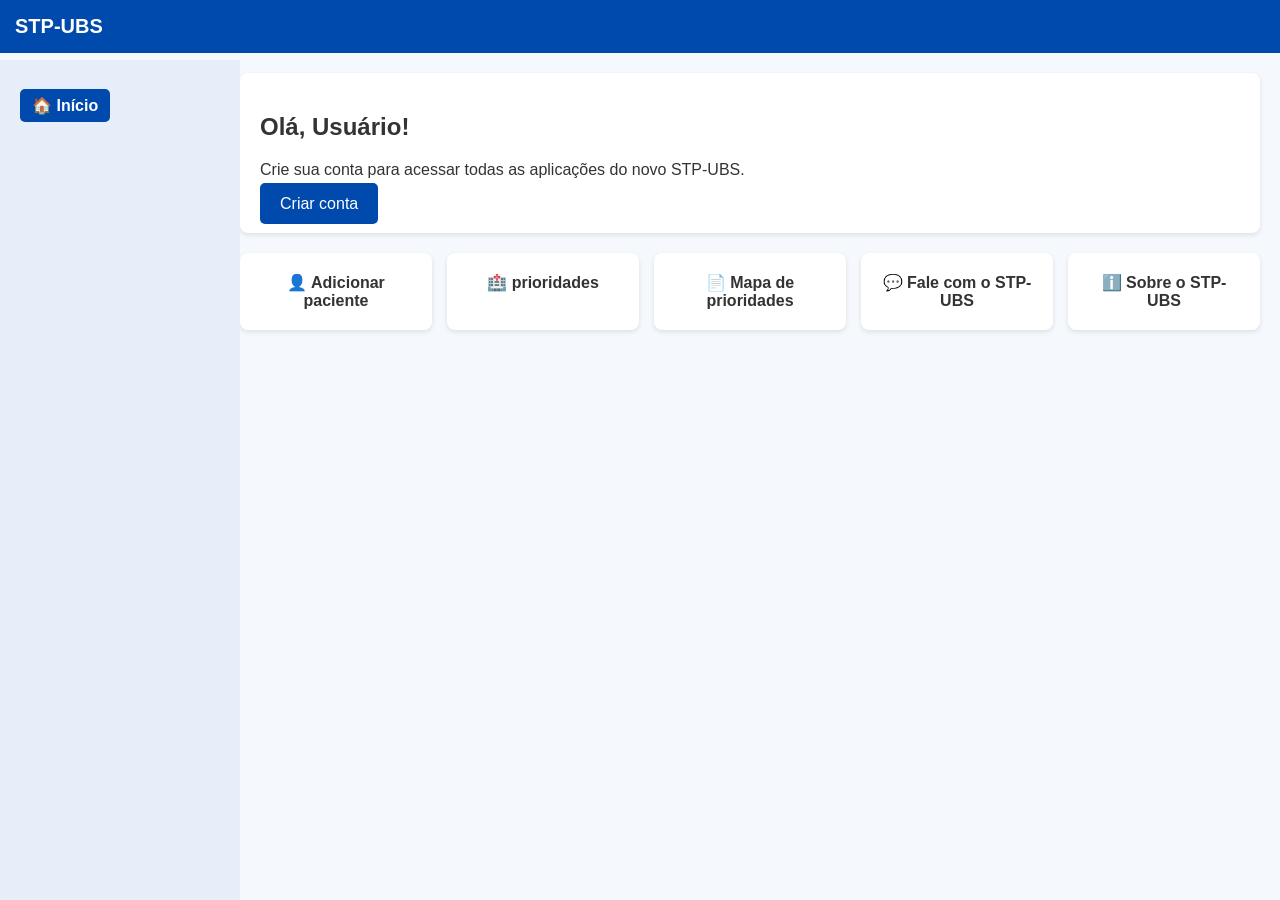
==== index.html @ 7276db89 "STP-UBSv2.1" ====
<!DOCTYPE html>
<html lang="pt-BR">
<head>
  <meta charset="UTF-8">
  <title>STP-UBS</title>
  <link rel="stylesheet" href="style.css">
</head>
<body>
  <header>
    <div class="logo">STP-UBS</div>
  </header>

  <aside class="sidebar">
    <ul>
      <li><a href="#" class="active">🏠 Início</a></li>
    </ul>
  </aside>

  <main>
    <section class="welcome">
      <h2>Olá, Usuário!</h2>
      <p>Crie sua conta para acessar todas as aplicações do novo STP-UBS.</p>
      <a href="criarConta.html" class="login-btn">Criar conta</a>    
    </section>

    <section class="apps">
      <a class="card" href="adicionarpaciente.html">👤  Adicionar paciente</a>
      <div class="card">🏥  prioridades</div>
      <div class="card">📄 Mapa de prioridades</div>
      <a href="fale.html" class="card">💬 Fale com o STP-UBS</a>
      <a href="sobre.html" class="card">ℹ️ Sobre o STP-UBS</a>
    </section>
  </main>
</body>
</html>
---- style.css ----
body {
  margin: 0;
  font-family: Arial, sans-serif;
  background: #f5f8fc;
  color: #333;
}

header {
  background: #004aad;
  color: white;
  padding: 15px;
  font-size: 20px;
  font-weight: bold;
}

.sidebar {
  width: 200px;
  background: #e6eef9;
  position: fixed;
  top: 60px;
  bottom: 0;
  padding: 20px;
}

.sidebar ul {
  list-style: none;
  padding: 0;
}

.sidebar li {
  margin: 15px 0;
}

.sidebar a {
  text-decoration: none;
  color: #004aad;
  font-weight: bold;
}

main {
  margin-left: 220px;
  padding: 20px;
}

.welcome {
  background: white;
  padding: 20px;
  border-radius: 8px;
  margin-bottom: 20px;
  box-shadow: 0 2px 5px rgba(0,0,0,0.1);
}

.login-btn {
  background: #004aad;
  color: white;
  border: none;
  padding: 12px 20px;
  border-radius: 5px;
  cursor: pointer;
  font-size: 16px;
}

.login-btn:hover {
  background: #003080;
}

.apps {
  display: grid;
  grid-template-columns: repeat(auto-fill, minmax(180px, 1fr));
  gap: 15px;
}

.card {
  background: #ffffff;
  padding: 20px;
  border-radius: 8px;
  text-align: center;
  font-weight: bold;
  box-shadow: 0 2px 5px rgba(0,0,0,0.1);
  cursor: pointer;
}

.card:hover {
  background: #e6eef9;
}


.content {
  background: #ffffff;
  padding: 25px;
  border-radius: 8px;
  box-shadow: 0 2px 5px rgba(0,0,0,0.1);
  line-height: 1.6;
}

.sidebar a.active {
  color: #ffffff;
  background: #004aad;
  padding: 8px 12px;
  border-radius: 5px;
}

a {
  color: inherit;       
  text-decoration: none; 
}

.contact-form {
  display: flex;
  flex-direction: column;
  gap: 15px;
  margin-top: 20px;
}

.contact-form label {
  font-weight: bold;
  color: #004aad;
}

.contact-form input,
.contact-form textarea {
  padding: 10px;
  border: 1px solid #ccc;
  border-radius: 6px;
  font-size: 14px;
}

.contact-form input:focus,
.contact-form textarea:focus {
  border-color: #004aad;
  outline: none;
}

.signup-form {
  display: flex;
  flex-direction: column;
  gap: 15px;
  margin-top: 20px;
}

.signup-form label {
  font-weight: bold;
  color: #004aad;
}

.signup-form input {
  padding: 10px;
  border: 1px solid #ccc;
  border-radius: 6px;
  font-size: 14px;
}

.signup-form input:focus {
  border-color: #004aad;
  outline: none;
}
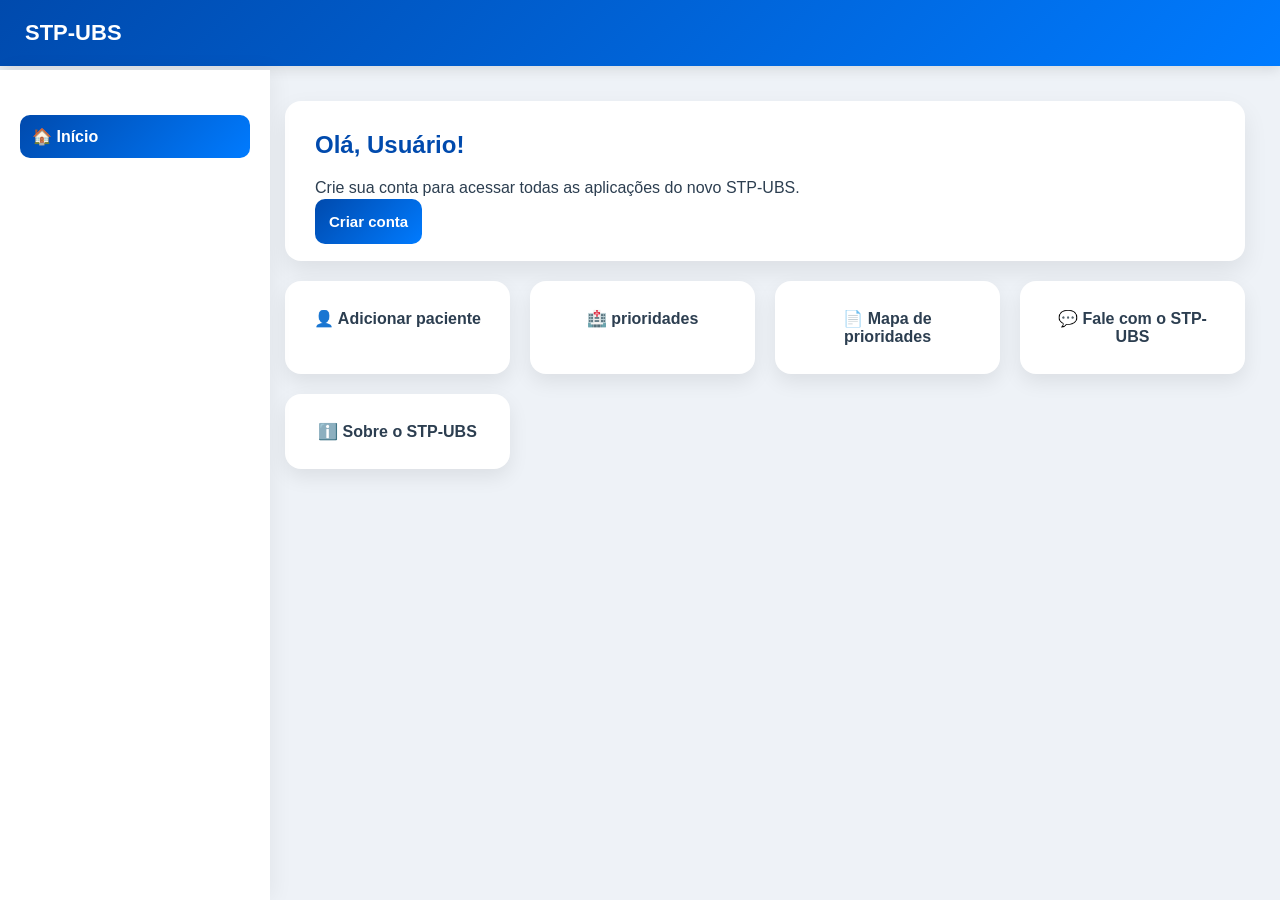
==== commit 38565104: "STP-UBSv3.0" ====
--- a/index.html
+++ b/index.html
@@ -25,7 +25,7 @@
 
     <section class="apps">
       <a class="card" href="adicionarpaciente.html">👤  Adicionar paciente</a>
-      <div class="card">🏥  prioridades</div>
+      <a class="card" href="prioridades (1).html">🏥  prioridades</a>
       <div class="card">📄 Mapa de prioridades</div>
       <a href="fale.html" class="card">💬 Fale com o STP-UBS</a>
       <a href="sobre.html" class="card">ℹ️ Sobre o STP-UBS</a>
--- a/style.css
+++ b/style.css
@@ -1,25 +1,29 @@
 body {
   margin: 0;
-  font-family: Arial, sans-serif;
-  background: #f5f8fc;
-  color: #333;
+  font-family: 'Segoe UI', Arial, sans-serif;
+  background: #eef2f7;
+  color: #2c3e50;
 }
 
+/* HEADER */
 header {
-  background: #004aad;
+  background: linear-gradient(135deg, #004aad, #007bff);
   color: white;
-  padding: 15px;
-  font-size: 20px;
+  padding: 20px 25px;
+  font-size: 22px;
   font-weight: bold;
+  box-shadow: 0 4px 12px rgba(0,0,0,0.1);
 }
 
+/* SIDEBAR */
 .sidebar {
-  width: 200px;
-  background: #e6eef9;
+  width: 230px;
+  background: #ffffff;
   position: fixed;
-  top: 60px;
+  top: 70px;
   bottom: 0;
-  padding: 20px;
+  padding: 25px 20px;
+  box-shadow: 4px 0 20px rgba(0,0,0,0.05);
 }
 
 .sidebar ul {
@@ -28,129 +32,155 @@
 }
 
 .sidebar li {
-  margin: 15px 0;
+  margin: 20px 0;
 }
 
 .sidebar a {
   text-decoration: none;
   color: #004aad;
-  font-weight: bold;
+  font-weight: 600;
+  padding: 12px;
+  display: block;
+  border-radius: 10px;
+  transition: all 0.3s ease;
 }
 
-main {
-  margin-left: 220px;
-  padding: 20px;
+.sidebar a:hover {
+  background: #f0f6ff;
+  transform: translateX(5px);
 }
 
-.welcome {
-  background: white;
-  padding: 20px;
-  border-radius: 8px;
-  margin-bottom: 20px;
-  box-shadow: 0 2px 5px rgba(0,0,0,0.1);
+.sidebar a.active {
+  background: linear-gradient(135deg, #004aad, #007bff);
+  color: white;
 }
 
+/* MAIN */
+main {
+  margin-left: 250px;
+  padding: 35px;
+}
+
+/* CONTAINERS */
+.content, .welcome {
+  background: #ffffff;
+  padding: 30px;
+  border-radius: 16px;
+  box-shadow: 0 10px 25px rgba(0,0,0,0.08);
+  animation: fadeIn 0.4s ease-in-out;
+}
+
+/* TITULOS */
+h2 {
+  margin-top: 0;
+  color: #004aad;
+}
+
+/* BOTÃO */
 .login-btn {
-  background: #004aad;
+  background: linear-gradient(135deg, #004aad, #007bff);
   color: white;
   border: none;
-  padding: 12px 20px;
-  border-radius: 5px;
+  padding: 14px;
+  border-radius: 10px;
   cursor: pointer;
-  font-size: 16px;
+  font-size: 15px;
+  font-weight: bold;
+  transition: all 0.3s ease;
 }
 
 .login-btn:hover {
-  background: #003080;
+  transform: translateY(-3px) scale(1.02);
+  box-shadow: 0 8px 20px rgba(0,0,0,0.2);
 }
 
+/* GRID */
 .apps {
   display: grid;
-  grid-template-columns: repeat(auto-fill, minmax(180px, 1fr));
-  gap: 15px;
+  grid-template-columns: repeat(auto-fill, minmax(210px, 1fr));
+  gap: 20px;
+  margin-top: 20px;
 }
 
+/* CARDS */
 .card {
-  background: #ffffff;
-  padding: 20px;
-  border-radius: 8px;
+  background: white;
+  padding: 28px;
+  border-radius: 16px;
   text-align: center;
-  font-weight: bold;
-  box-shadow: 0 2px 5px rgba(0,0,0,0.1);
+  font-weight: 600;
+  box-shadow: 0 8px 20px rgba(0,0,0,0.08);
   cursor: pointer;
+  transition: all 0.3s ease;
 }
 
 .card:hover {
-  background: #e6eef9;
+  transform: translateY(-6px) scale(1.02);
+  background: #f4f8ff;
 }
 
-
-.content {
-  background: #ffffff;
-  padding: 25px;
-  border-radius: 8px;
-  box-shadow: 0 2px 5px rgba(0,0,0,0.1);
-  line-height: 1.6;
-}
-
-.sidebar a.active {
-  color: #ffffff;
-  background: #004aad;
-  padding: 8px 12px;
-  border-radius: 5px;
-}
-
-a {
-  color: inherit;       
-  text-decoration: none; 
-}
-
-.contact-form {
+/* FORMULÁRIOS */
+.contact-form,
+.signup-form {
   display: flex;
   flex-direction: column;
-  gap: 15px;
+  gap: 18px;
   margin-top: 20px;
 }
 
-.contact-form label {
-  font-weight: bold;
+.contact-form label,
+.signup-form label {
+  font-weight: 600;
   color: #004aad;
 }
 
+/* INPUTS */
 .contact-form input,
-.contact-form textarea {
-  padding: 10px;
-  border: 1px solid #ccc;
-  border-radius: 6px;
+.contact-form textarea,
+.signup-form input,
+.signup-form textarea {
+  padding: 13px;
+  border: 1px solid #d0d7e2;
+  border-radius: 10px;
   font-size: 14px;
+  transition: all 0.25s ease;
+  background: #f9fbff;
 }
 
 .contact-form input:focus,
-.contact-form textarea:focus {
-  border-color: #004aad;
+.contact-form textarea:focus,
+.signup-form input:focus,
+.signup-form textarea:focus {
+  border-color: #007bff;
+  background: white;
+  box-shadow: 0 0 8px rgba(0,123,255,0.2);
   outline: none;
 }
 
-.signup-form {
-  display: flex;
-  flex-direction: column;
-  gap: 15px;
+/* RESULTADO */
+#resultado {
+  background: linear-gradient(135deg, #eef4ff, #f8fbff);
+  border-left: 6px solid #004aad;
+  padding: 18px;
+  border-radius: 10px;
   margin-top: 20px;
+  font-weight: 500;
 }
 
-.signup-form label {
-  font-weight: bold;
-  color: #004aad;
+/* LINKS */
+a {
+  color: inherit;
+  text-decoration: none;
 }
 
-.signup-form input {
-  padding: 10px;
-  border: 1px solid #ccc;
-  border-radius: 6px;
-  font-size: 14px;
-}
-
-.signup-form input:focus {
-  border-color: #004aad;
-  outline: none;
-}
+/* ANIMAÇÃO */
+@keyframes fadeIn {
+  from {
+    opacity: 0;
+    transform: translateY(10px);
+  }
+  to {
+    opacity: 1;
+    transform: translateY(0);
+  }
+}
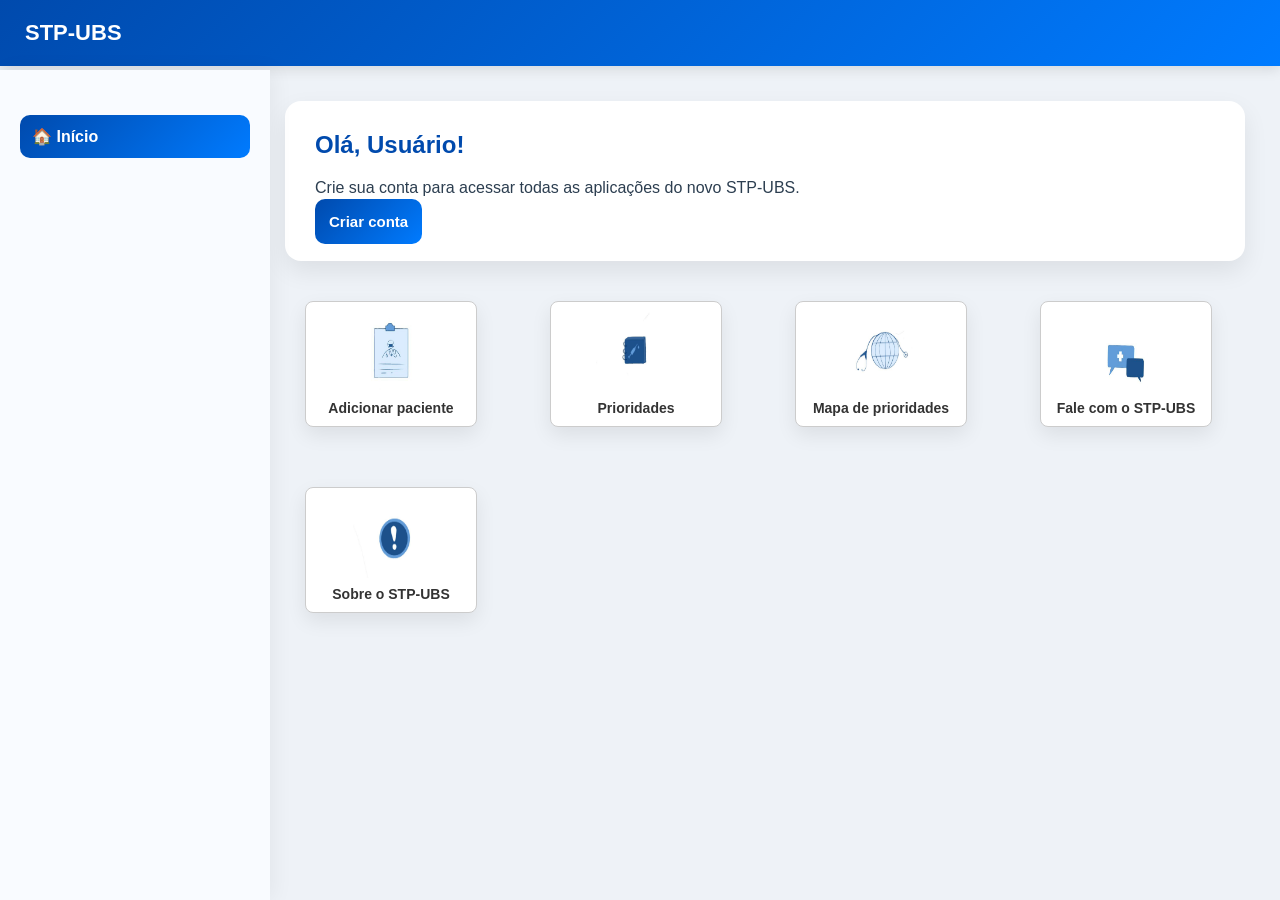
==== commit 8ce7e0bf: "STP-UBSv4.1" ====
--- a/index.html
+++ b/index.html
@@ -1,35 +1,71 @@
 <!DOCTYPE html>
+<!-- Declara o tipo de documento HTML5 -->
 <html lang="pt-BR">
 <head>
+  <!-- Metadados da página -->
   <meta charset="UTF-8">
   <title>STP-UBS</title>
+  <!-- Link para o arquivo de estilo CSS -->
   <link rel="stylesheet" href="style.css">
 </head>
 <body>
-  <header>
+  <!-- Cabeçalho com logo / título do sistema -->
+  <header class="header"  >
     <div class="logo">STP-UBS</div>
   </header>
 
+  <!-- Barra lateral de navegação -->
   <aside class="sidebar">
     <ul>
-      <li><a href="#" class="active">🏠 Início</a></li>
+      <li>
+        <a href="index.html" class="active">🏠 Início</a>
+      </li>
     </ul>
   </aside>
 
+  <!-- Conteúdo principal da página -->
   <main>
+    <!-- Seção de boas-vindas e chamada para ação -->
     <section class="welcome">
       <h2>Olá, Usuário!</h2>
       <p>Crie sua conta para acessar todas as aplicações do novo STP-UBS.</p>
-      <a href="criarConta.html" class="login-btn">Criar conta</a>    
+      <a href="criarConta.html" class="login-btn">Criar conta</a>
     </section>
 
+    <!-- Seção de cartões para acessar cada funcionalidade -->
     <section class="apps">
-      <a class="card" href="adicionarpaciente.html">👤  Adicionar paciente</a>
-      <a class="card" href="prioridades (1).html">🏥  prioridades</a>
-      <div class="card">📄 Mapa de prioridades</div>
-      <a href="fale.html" class="card">💬 Fale com o STP-UBS</a>
-      <a href="sobre.html" class="card">ℹ️ Sobre o STP-UBS</a>
+      <!-- Cartão 1: adicionar paciente -->
+      <a class="card" href="adicionarpaciente.html">
+        <img src="icones/adicionarP.jpeg" alt="Adicionar paciente" class="icon" width="64px" height="64px">
+        <span>Adicionar paciente</span>
+      </a>
+
+
+        <!-- Cartão 2: prioridades -->
+      <a class="card" href="prioridades.html">
+        <img src="icones/preferencia.jpeg" alt="Prioridades" class="icon" width="64px" height="64px">
+        <span>Prioridades</span>
+      </a>
+
+      <!-- Cartão 3: mapa de prioridades -->
+      <a class="card" href="mapaPrioridade.html">
+        <img src="icones/mapa.jpeg" alt="Mapa de prioridades" class="icon" width="64px" height="64px">
+        <span>Mapa de prioridades</span>
+      </a>
+
+      <!-- Cartão 4: fale com o STP-UBS -->
+      <a href="fale.html" class="card">
+        <img src="icones/suporte.jpeg" alt="Fale com o STP-UBS" class="icon" width="64px" height="64px">
+        <span>Fale com o STP-UBS</span>
+      </a>
+
+      <!-- Cartão 5: página sobre o sistema -->
+      <a href="sobre.html" class="card">
+        <img src="icones/sobre.jpeg" alt="Sobre o STP-UBS" class="icon" width="64px" height="64px">
+        <span>Sobre o STP-UBS</span>
+      </a>
     </section>
+
   </main>
 </body>
 </html>
--- a/style.css
+++ b/style.css
@@ -18,13 +18,24 @@
 /* SIDEBAR */
 .sidebar {
   width: 230px;
-  background: #ffffff;
+  background: #f9fbff; /* tom claro */
   position: fixed;
   top: 70px;
   bottom: 0;
   padding: 25px 20px;
   box-shadow: 4px 0 20px rgba(0,0,0,0.05);
 }
+
+.sidebar a {
+  text-decoration: none;
+  color: white; /* texto branco */
+  font-weight: 600;
+  padding: 12px;
+  display: block;
+  border-radius: 10px;
+  transition: all 0.3s ease;
+}
+
 
 .sidebar ul {
   list-style: none;
@@ -167,11 +178,161 @@
   font-weight: 500;
 }
 
+#listaPacientes li {
+      cursor: pointer;
+      padding: 10px;
+      border-bottom: 1px solid #ddd;
+      transition: background 0.2s;
+      display: flex;
+      justify-content: space-between;
+      align-items: center;
+    }
+    #listaPacientes li:hover {
+      background: #e6eef9;
+    }
+    #fichaPaciente {
+      margin-top: 20px;
+      padding: 20px;
+      background: #f9f9f9;
+      border-radius: 8px;
+      box-shadow: 0 2px 5px rgba(0,0,0,0.1);
+      display: none;
+    }
+    .delete-btn {
+      background: #c62828;
+      color: white;
+      border: none;
+      padding: 5px 10px;
+      border-radius: 5px;
+      cursor: pointer;
+      font-size: 12px;
+    }
+    .delete-btn:hover {
+      background: #8e0000;
+    }
+
 /* LINKS */
 a {
   color: inherit;
   text-decoration: none;
 }
+
+/* Estilo geral do select */
+#prioridade {
+  padding: 10px;
+  border-radius: 6px;
+  border: 1px solid #ccc;
+  font-size: 14px;
+  font-weight: bold;
+  cursor: pointer;
+  background: #fff; /* fundo branco */
+  transition: border-color 0.3s;
+}
+
+#prioridade:focus {
+  border-color: #004aad;
+  outline: none;
+}
+
+/* Apenas cor do texto para cada prioridade */
+#prioridade option[value="vermelho"] {
+  color: #c62828; /* vermelho urgente */
+}
+
+#prioridade option[value="laranja"] {
+  color: #ef6c00; /* laranja */
+}
+
+#prioridade option[value="amarelo"] {
+  color: #fbc02d; /* amarelo */
+}
+
+#prioridade option[value="verde"] {
+  color: #2e7d32; /* verde */
+}
+
+#prioridade option[value="azul"] {
+  color: #1565c0; /* azul */
+}
+
+.sidebar ul li a img.icon {
+  width: 20px;
+  height: 20px;
+  margin-right: 8px;
+  vertical-align: middle;
+}
+
+.apps .card {
+  display: flex;
+  flex-direction: column; /* coloca imagem em cima e texto embaixo */
+  align-items: center;    /* centraliza no eixo horizontal */
+  text-decoration: none;  /* remove sublinhado */
+  padding: 10px;
+  border: 1px solid #ccc;
+  border-radius: 8px;
+  width: 150px;           /* ajuste conforme necessário */
+  margin: 20px;
+}
+
+.apps .card img.icon {
+  width: 80px;
+  height: 80px;
+  margin-bottom: 8px;     /* espaço entre imagem e texto */
+}
+
+.apps .card span {
+  text-align: center;
+  font-size: 14px;
+  color: #333;
+}
+
+/* Logo no header */
+.logo-img {
+  height: 50px;   /* ajuste conforme necessário */
+}
+
+/* Card horizontal (imagem à esquerda, texto à direita) */
+.card-horizontal {
+  display: flex;
+  align-items: center;
+  gap: 10px;
+  padding: 8px;
+  border: 1px solid #ccc;
+  border-radius: 6px;
+  text-decoration: none;
+}
+
+.card-horizontal img.icon {
+  width: 32px;
+  height: 32px;
+}
+
+.card-horizontal span {
+  font-size: 16px;
+  color: #333;
+}
+
+.card-horizontal {
+  display: flex;
+  align-items: center;
+  gap: 10px;
+  padding: 8px;
+  border: 1px solid #ccc;
+  border-radius: 6px;
+  text-decoration: none;
+  color: white;            /* força o texto a ficar branco */
+}
+
+.card-horizontal img.icon {
+  width: 32px;
+  height: 32px;
+}
+
+.card-horizontal span {
+  font-size: 16px;
+  color: white;            /* garante que o texto dentro do span também fique branco */
+}
+
 
 /* ANIMAÇÃO */
 @keyframes fadeIn {
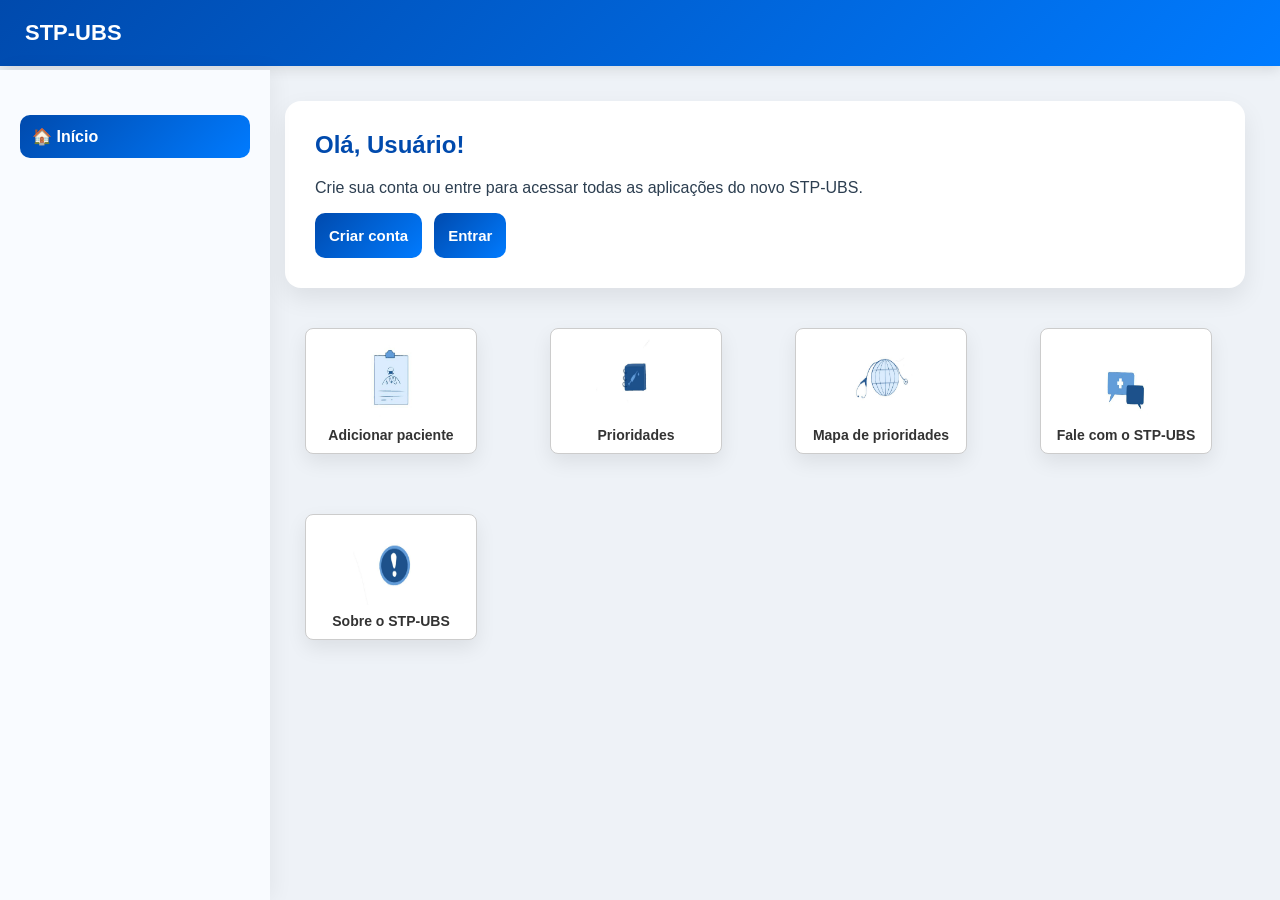
==== commit 58fd73eb: "Script final adicionado" ====
--- a/index.html
+++ b/index.html
@@ -28,8 +28,13 @@
     <!-- Seção de boas-vindas e chamada para ação -->
     <section class="welcome">
       <h2>Olá, Usuário!</h2>
-      <p>Crie sua conta para acessar todas as aplicações do novo STP-UBS.</p>
-      <a href="criarConta.html" class="login-btn">Criar conta</a>
+      <p>Crie sua conta ou entre para acessar todas as aplicações do novo STP-UBS.</p>
+      <div id="homeLoginArea">
+        <div style="display:flex;gap:12px;flex-wrap:wrap;">
+          <a href="criarConta.html" class="login-btn">Criar conta</a>
+          <a href="login.html" class="login-btn">Entrar</a>
+        </div>
+      </div>
     </section>
 
     <!-- Seção de cartões para acessar cada funcionalidade -->
@@ -67,5 +72,11 @@
     </section>
 
   </main>
+  <script src="auth.js"></script>
+  <script>
+    window.addEventListener("DOMContentLoaded", () => {
+      renderHomeWelcome("homeLoginArea");
+    });
+  </script>
 </body>
 </html>
--- a/style.css
+++ b/style.css
@@ -176,6 +176,44 @@
   border-radius: 10px;
   margin-top: 20px;
   font-weight: 500;
+}
+
+.message-box {
+  margin-top: 20px;
+  padding: 18px;
+  border-radius: 14px;
+  box-shadow: 0 12px 24px rgba(0, 0, 0, 0.08);
+  border-left: 6px solid transparent;
+  line-height: 1.5;
+}
+
+.message-box.info {
+  background: #e8f3ff;
+  color: #1a3f7c;
+  border-color: #0d47a1;
+}
+
+.message-box.success {
+  background: #e8f7ed;
+  color: #1f5e2f;
+  border-color: #2e7d32;
+}
+
+.message-box.error {
+  background: #fff0f1;
+  color: #7f1d1d;
+  border-color: #c62828;
+}
+
+.auth-banner {
+  display: none;
+  margin-bottom: 20px;
+  padding: 16px 18px;
+  border-radius: 14px;
+  background: linear-gradient(135deg, #004aad, #007bff);
+  color: white;
+  font-weight: 700;
+  box-shadow: 0 8px 20px rgba(0, 0, 0, 0.12);
 }
 
 #listaPacientes li {
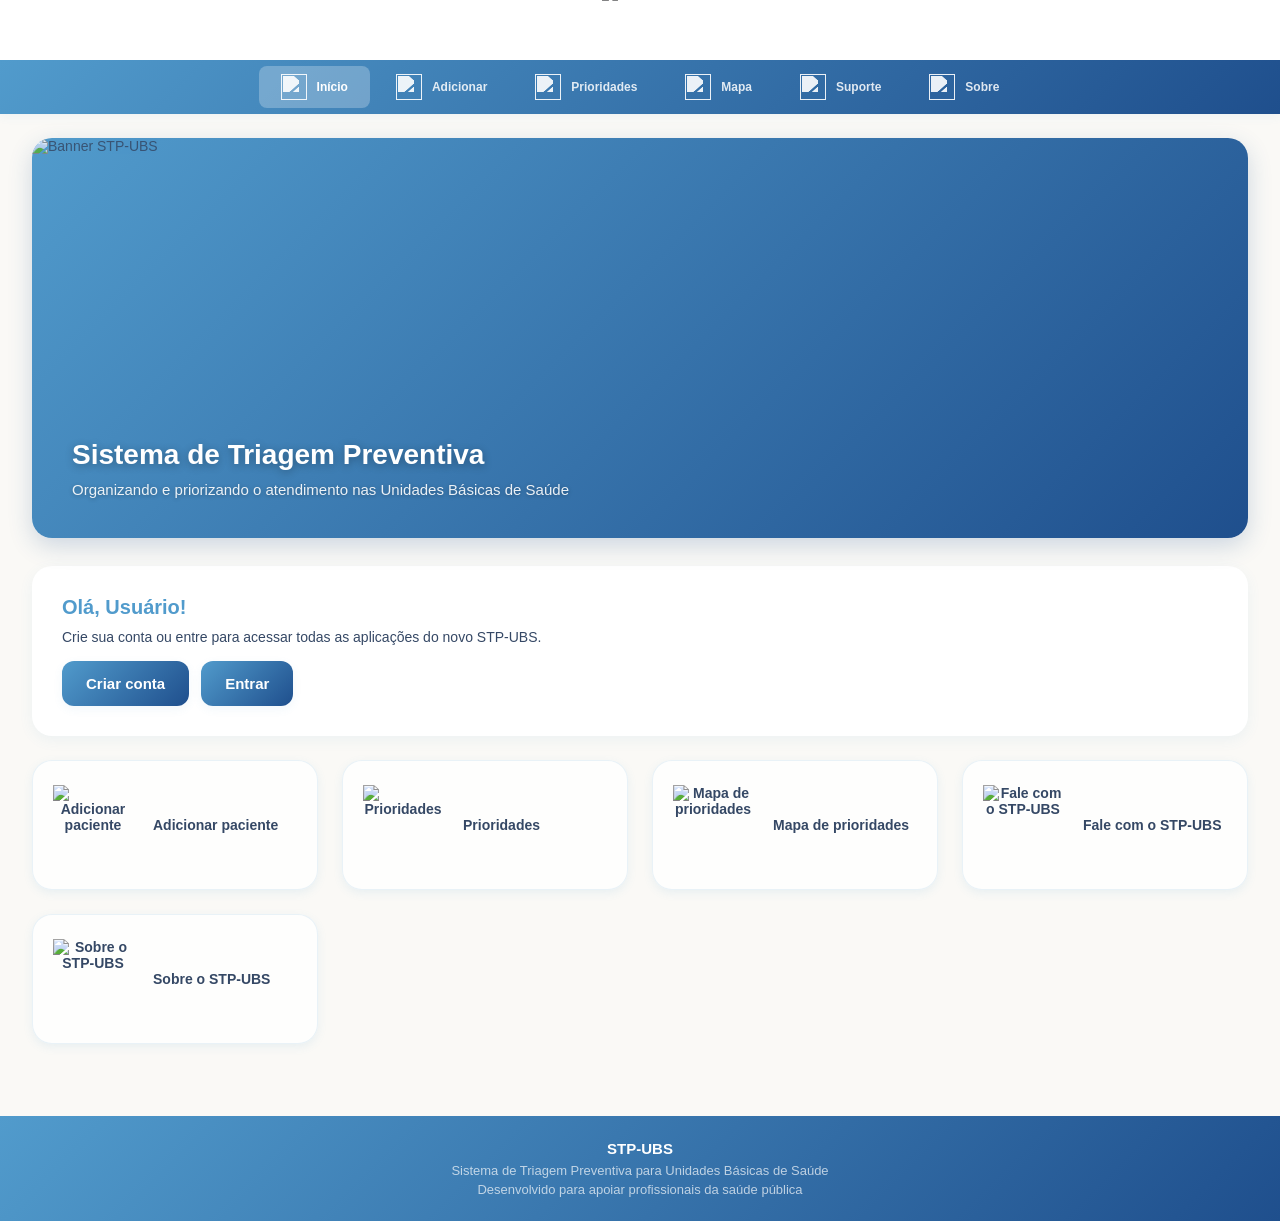
==== commit 008e2238: "CódigoFinal" ====
--- a/index.html
+++ b/index.html
@@ -1,77 +1,80 @@
 <!DOCTYPE html>
-<!-- Declara o tipo de documento HTML5 -->
 <html lang="pt-BR">
 <head>
-  <!-- Metadados da página -->
   <meta charset="UTF-8">
   <title>STP-UBS</title>
-  <!-- Link para o arquivo de estilo CSS -->
   <link rel="stylesheet" href="style.css">
 </head>
 <body>
-  <!-- Cabeçalho com logo / título do sistema -->
-  <header class="header"  >
-    <div class="logo">STP-UBS</div>
+  <header>
+    <div class="header-top">
+      <img src="ICONES/LOGO.png" class="logo-img" alt="STP-UBS">
+    </div>
+    <nav>
+      <a href="index.html" class="active"><img src="ICONES/INICIO.png" class="icon" alt=""><span>Início</span></a>
+      <a href="adicionarpaciente.html"><img src="ICONES/ADICIONAP.png" class="icon" alt=""><span>Adicionar</span></a>
+      <a href="prioridades.html"><img src="ICONES/PREFERENCIA.png" class="icon" alt=""><span>Prioridades</span></a>
+      <a href="mapaPrioridade.html"><img src="ICONES/MAPA.png" class="icon" alt=""><span>Mapa</span></a>
+      <a href="fale.html"><img src="ICONES/SUPORTE.png" class="icon" alt=""><span>Suporte</span></a>
+      <a href="sobre.html"><img src="ICONES/SOBRE.png" class="icon" alt=""><span>Sobre</span></a>
+    </nav>
   </header>
 
-  <!-- Barra lateral de navegação -->
-  <aside class="sidebar">
-    <ul>
-      <li>
-        <a href="index.html" class="active">🏠 Início</a>
-      </li>
-    </ul>
-  </aside>
+  <main>
 
-  <!-- Conteúdo principal da página -->
-  <main>
-    <!-- Seção de boas-vindas e chamada para ação -->
+    <!-- BANNER HERO — colega coloca a foto aqui -->
+    <section class="hero">
+      <!-- 
+        PARA ADICIONAR FOTO:
+        Coloca a imagem na pasta do projeto e troca o src abaixo.
+        Exemplo: <img src="fotos/banner.jpg" class="hero-img" alt="Banner">
+      -->
+      <img src="ICONES/IMAGEMINICIO.avif" class="hero-img" alt="Banner STP-UBS">
+      <div class="hero-texto">
+        <h1>Sistema de Triagem Preventiva</h1>
+        <p>Organizando e priorizando o atendimento nas Unidades Básicas de Saúde</p>
+      </div>
+    </section>
+
+    <!-- ÁREA DE LOGIN / BOAS-VINDAS -->
     <section class="welcome">
       <h2>Olá, Usuário!</h2>
       <p>Crie sua conta ou entre para acessar todas as aplicações do novo STP-UBS.</p>
-      <div id="homeLoginArea">
-        <div style="display:flex;gap:12px;flex-wrap:wrap;">
-          <a href="criarConta.html" class="login-btn">Criar conta</a>
-          <a href="login.html" class="login-btn">Entrar</a>
-        </div>
-      </div>
+      <div id="homeLoginArea"></div>
     </section>
 
-    <!-- Seção de cartões para acessar cada funcionalidade -->
+    <!-- CARDS DE NAVEGAÇÃO -->
     <section class="apps">
-      <!-- Cartão 1: adicionar paciente -->
       <a class="card" href="adicionarpaciente.html">
-        <img src="icones/adicionarP.jpeg" alt="Adicionar paciente" class="icon" width="64px" height="64px">
+        <img src="ICONES/ADICIONAP.png" alt="Adicionar paciente" class="icon">
         <span>Adicionar paciente</span>
       </a>
-
-
-        <!-- Cartão 2: prioridades -->
       <a class="card" href="prioridades.html">
-        <img src="icones/preferencia.jpeg" alt="Prioridades" class="icon" width="64px" height="64px">
+        <img src="ICONES/PREFERENCIA.png" alt="Prioridades" class="icon">
         <span>Prioridades</span>
       </a>
-
-      <!-- Cartão 3: mapa de prioridades -->
       <a class="card" href="mapaPrioridade.html">
-        <img src="icones/mapa.jpeg" alt="Mapa de prioridades" class="icon" width="64px" height="64px">
+        <img src="ICONES/MAPA.png" alt="Mapa de prioridades" class="icon">
         <span>Mapa de prioridades</span>
       </a>
-
-      <!-- Cartão 4: fale com o STP-UBS -->
       <a href="fale.html" class="card">
-        <img src="icones/suporte.jpeg" alt="Fale com o STP-UBS" class="icon" width="64px" height="64px">
+        <img src="ICONES/SUPORTE.png" alt="Fale com o STP-UBS" class="icon">
         <span>Fale com o STP-UBS</span>
       </a>
-
-      <!-- Cartão 5: página sobre o sistema -->
       <a href="sobre.html" class="card">
-        <img src="icones/sobre.jpeg" alt="Sobre o STP-UBS" class="icon" width="64px" height="64px">
+        <img src="ICONES/SOBRE.png" alt="Sobre o STP-UBS" class="icon">
         <span>Sobre o STP-UBS</span>
       </a>
     </section>
 
   </main>
+
+  <footer>
+    <strong>STP-UBS</strong>
+    <p>Sistema de Triagem Preventiva para Unidades Básicas de Saúde</p>
+    <p>Desenvolvido para apoiar profissionais da saúde pública</p>
+  </footer>
+
   <script src="auth.js"></script>
   <script>
     window.addEventListener("DOMContentLoaded", () => {
--- a/style.css
+++ b/style.css
@@ -1,179 +1,296 @@
+/* VARIÁVEIS GLOBAIS */
+:root {
+  --azul:        #519bcc;
+  --azul-light:  #1f4f8d;
+  --azul-fundo:  #eef4fb;
+  --bg:          #faf9f6;
+  --branco:      #ffffff;
+  --texto:       #354865;
+  --texto-leve:  #7283a8;
+  --sombra:      rgba(81, 155, 204, 0.08);
+}
+
+* {
+  box-sizing: border-box;
+  margin: 0;
+  padding: 0;
+}
+
 body {
-  margin: 0;
-  font-family: 'Segoe UI', Arial, sans-serif;
-  background: #eef2f7;
-  color: #2c3e50;
+  font-family: Verdana, sans-serif;
+  font-size: 14px;
+  font-weight: 400;
+  color: var(--texto);
+  background-color: var(--bg);
+  overflow-x: hidden;
+  user-select: none;
+}
+
+a {
+  color: inherit;
+  text-decoration: none;
 }
 
 /* HEADER */
 header {
-  background: linear-gradient(135deg, #004aad, #007bff);
-  color: white;
-  padding: 20px 25px;
-  font-size: 22px;
-  font-weight: bold;
-  box-shadow: 0 4px 12px rgba(0,0,0,0.1);
-}
-
-/* SIDEBAR */
-.sidebar {
-  width: 230px;
-  background: #f9fbff; /* tom claro */
+  background: var(--branco);
   position: fixed;
-  top: 70px;
-  bottom: 0;
-  padding: 25px 20px;
-  box-shadow: 4px 0 20px rgba(0,0,0,0.05);
-}
-
-.sidebar a {
-  text-decoration: none;
-  color: white; /* texto branco */
+  top: 0;
+  left: 0;
+  right: 0;
+  z-index: 200;
+  box-shadow: 0 2px 10px var(--sombra);
+}
+
+.header-top {
+  padding: 6px 32px;
+  height: 60px;
+  display: flex;
+  align-items: center;
+  justify-content: center;
+}
+
+.logo-img {
+  height: 90px;
+  object-fit: contain;
+}
+
+header nav {
+  background: linear-gradient(135deg, var(--azul), var(--azul-light));
+  display: flex;
+  align-items: center;
+  justify-content: center;
+  gap: 4px;
+  padding: 6px 32px;
+}
+
+header nav a {
+  display: flex;
+  align-items: center;
+  gap: 10px;
+  padding: 8px 22px;
+  border-radius: 8px;
+  color: rgba(255,255,255,0.85);
+  font-size: 12px;
   font-weight: 600;
-  padding: 12px;
-  display: block;
-  border-radius: 10px;
-  transition: all 0.3s ease;
-}
-
-
-.sidebar ul {
-  list-style: none;
-  padding: 0;
-}
-
-.sidebar li {
-  margin: 20px 0;
-}
-
-.sidebar a {
-  text-decoration: none;
-  color: #004aad;
+  transition: all 0.25s ease;
+  position: relative;
+  overflow: hidden;
+  white-space: nowrap;
+}
+
+header nav a img.icon {
+  width: 26px;
+  height: 26px;
+  filter: brightness(0) invert(1);
+  opacity: 0.9;
+}
+
+header nav a span {
+  font-size: 12px;
   font-weight: 600;
-  padding: 12px;
-  display: block;
-  border-radius: 10px;
-  transition: all 0.3s ease;
-}
-
-.sidebar a:hover {
-  background: #f0f6ff;
-  transform: translateX(5px);
-}
-
-.sidebar a.active {
-  background: linear-gradient(135deg, #004aad, #007bff);
-  color: white;
+  color: rgba(255,255,255,0.85);
+}
+
+header nav a:hover {
+  background: rgba(255,255,255,0.15);
+  color: white;
+}
+
+header nav a:hover span { color: white; }
+
+header nav a.active {
+  background: rgba(255,255,255,0.25);
+  color: white;
+}
+
+header nav a.active span { color: white; }
+
+/* FLASH ao clicar */
+header nav a::after {
+  content: '';
+  position: absolute;
+  inset: 0;
+  background: rgba(255,255,255,0.35);
+  border-radius: 8px;
+  opacity: 0;
+  pointer-events: none;
+  animation: none;
+}
+
+header nav a:active::after {
+  animation: flash 0.4s ease-out forwards;
+}
+
+@keyframes flash {
+  0%   { opacity: 0.5; }
+  100% { opacity: 0; }
 }
 
 /* MAIN */
 main {
-  margin-left: 250px;
-  padding: 35px;
-}
-
-/* CONTAINERS */
-.content, .welcome {
-  background: #ffffff;
+  padding: calc(110px + 28px) 32px 32px;
+  min-height: 100vh;
+}
+
+/*CONTAINERS / CARDS*/
+.content,
+.welcome {
+  background: var(--branco);
   padding: 30px;
-  border-radius: 16px;
-  box-shadow: 0 10px 25px rgba(0,0,0,0.08);
+  border-radius: 20px;
+  box-shadow: 0 4px 14px var(--sombra);
   animation: fadeIn 0.4s ease-in-out;
 }
 
-/* TITULOS */
+.card {
+  background: rgba(255, 255, 255, 0.75);
+  padding: 28px;
+  border-radius: 18px;
+  text-align: center;
+  font-weight: 600;
+  box-shadow: 0 3px 10px rgba(81, 155, 204, 0.1);
+  cursor: pointer;
+  transition: all 0.3s ease;
+  color: var(--texto);
+  border: 1px solid rgba(81, 155, 204, 0.12);
+}
+
+.card:hover {
+  transform: translateY(-4px);
+  background: rgba(230, 243, 252, 0.6);
+  box-shadow: 0 6px 16px rgba(81, 155, 204, 0.18);
+}
+
+.card-horizontal {
+  display: flex;
+  align-items: center;
+  gap: 10px;
+  padding: 10px 14px;
+  border: 1.5px solid rgba(81, 155, 204, 0.12);
+  border-radius: 10px;
+  color: var(--texto);
+  font-weight: 600;
+  transition: all 0.25s ease;
+}
+
+.card-horizontal:hover {
+  background: var(--azul-fundo);
+  border-color: var(--azul);
+}
+
+.card-horizontal img.icon {
+  width: 32px;
+  height: 32px;
+}
+
+/* GRID DE APPS */
+.apps {
+  display: grid;
+  grid-template-columns: repeat(auto-fill, minmax(280px, 1fr));
+  gap: 24px;
+  margin-top: 24px;
+}
+
+.apps .card {
+  display: flex;
+  flex-direction: row;
+  align-items: center;
+  gap: 20px;
+  padding: 24px 20px;
+  border-radius: 20px;
+}
+
+.apps .card img.icon {
+  width: 80px;
+  height: 80px;
+  flex-shrink: 0;
+  object-fit: contain;
+}
+
+.apps .card span {
+  font-size: 14px;
+  font-weight: 700;
+  color: var(--texto);
+  text-align: left;
+}
+
+/* TÍTULOS */
 h2 {
   margin-top: 0;
-  color: #004aad;
+  color: var(--azul);
+  font-size: 20px;
+  margin-bottom: 10px;
 }
 
 /* BOTÃO */
 .login-btn {
-  background: linear-gradient(135deg, #004aad, #007bff);
-  color: white;
+  background: linear-gradient(135deg, var(--azul), var(--azul-light));
+  color: var(--branco);
   border: none;
-  padding: 14px;
-  border-radius: 10px;
+  padding: 14px 24px;
+  border-radius: 12px;
   cursor: pointer;
   font-size: 15px;
   font-weight: bold;
   transition: all 0.3s ease;
+  box-shadow: 0 3px 10px var(--sombra);
+  display: inline-block;
 }
 
 .login-btn:hover {
-  transform: translateY(-3px) scale(1.02);
-  box-shadow: 0 8px 20px rgba(0,0,0,0.2);
-}
-
-/* GRID */
-.apps {
-  display: grid;
-  grid-template-columns: repeat(auto-fill, minmax(210px, 1fr));
-  gap: 20px;
-  margin-top: 20px;
-}
-
-/* CARDS */
-.card {
-  background: white;
-  padding: 28px;
-  border-radius: 16px;
-  text-align: center;
-  font-weight: 600;
-  box-shadow: 0 8px 20px rgba(0,0,0,0.08);
-  cursor: pointer;
-  transition: all 0.3s ease;
-}
-
-.card:hover {
-  transform: translateY(-6px) scale(1.02);
-  background: #f4f8ff;
+  transform: translateY(-3px);
+  box-shadow: 0 6px 16px rgba(31, 79, 141, 0.2);
 }
 
 /* FORMULÁRIOS */
 .contact-form,
-.signup-form {
+.signup-form,
+.login-form {
   display: flex;
   flex-direction: column;
-  gap: 18px;
+  gap: 14px;
   margin-top: 20px;
 }
 
 .contact-form label,
-.signup-form label {
+.signup-form label,
+.login-form label {
   font-weight: 600;
-  color: #004aad;
-}
-
-/* INPUTS */
+  color: var(--azul);
+}
+
 .contact-form input,
 .contact-form textarea,
 .signup-form input,
-.signup-form textarea {
+.signup-form textarea,
+.login-form input {
   padding: 13px;
-  border: 1px solid #d0d7e2;
-  border-radius: 10px;
+  border: 1.5px solid #b1d5ff;
+  border-radius: 12px;
   font-size: 14px;
   transition: all 0.25s ease;
-  background: #f9fbff;
+  background: #d5e3ec73;
+  color: var(--texto);
 }
 
 .contact-form input:focus,
 .contact-form textarea:focus,
 .signup-form input:focus,
-.signup-form textarea:focus {
-  border-color: #007bff;
-  background: white;
-  box-shadow: 0 0 8px rgba(0,123,255,0.2);
+.signup-form textarea:focus,
+.login-form input:focus {
+  border-color: var(--azul);
+  background: var(--branco);
+  box-shadow: 0 0 0 3px rgba(81, 155, 204, 0.12);
   outline: none;
 }
 
-/* RESULTADO */
+/* MESSAGE BOX */
 #resultado {
-  background: linear-gradient(135deg, #eef4ff, #f8fbff);
-  border-left: 6px solid #004aad;
+  background: linear-gradient(135deg, #eef4fb, #f5f9ff);
+  border-left: 5px solid var(--azul);
   padding: 18px;
-  border-radius: 10px;
+  border-radius: 12px;
   margin-top: 20px;
   font-weight: 500;
 }
@@ -182,204 +299,171 @@
   margin-top: 20px;
   padding: 18px;
   border-radius: 14px;
-  box-shadow: 0 12px 24px rgba(0, 0, 0, 0.08);
-  border-left: 6px solid transparent;
-  line-height: 1.5;
-}
-
-.message-box.info {
-  background: #e8f3ff;
-  color: #1a3f7c;
-  border-color: #0d47a1;
-}
-
-.message-box.success {
-  background: #e8f7ed;
-  color: #1f5e2f;
-  border-color: #2e7d32;
-}
-
-.message-box.error {
-  background: #fff0f1;
-  color: #7f1d1d;
-  border-color: #c62828;
-}
-
+  box-shadow: 0 4px 12px rgba(0,0,0,0.05);
+  border-left: 5px solid transparent;
+  line-height: 1.6;
+}
+
+.message-box.info    { background: #e8f3fb; color: #1f4f8d; border-color: var(--azul); }
+.message-box.success { background: #e8f7ed; color: #1f5e2f; border-color: #2e7d32; }
+.message-box.error   { background: #fff0f1; color: #7f1d1d; border-color: #c62828; }
+
+.message-box.error h3 { margin-bottom: 8px; color: #7f1d1d; }
+.message-box.error .login-btn {
+  margin-top: 14px;
+  display: inline-block;
+  background: linear-gradient(135deg, var(--azul), var(--azul-light));
+  color: white;
+}
+.message-box.error a { color: white; }
+
+/* AUTH BANNER */
 .auth-banner {
   display: none;
   margin-bottom: 20px;
   padding: 16px 18px;
-  border-radius: 14px;
-  background: linear-gradient(135deg, #004aad, #007bff);
-  color: white;
+  border-radius: 16px;
+  background: linear-gradient(135deg, var(--azul), var(--azul-light));
+  color: var(--branco);
   font-weight: 700;
-  box-shadow: 0 8px 20px rgba(0, 0, 0, 0.12);
-}
-
+  box-shadow: 0 4px 14px var(--sombra);
+}
+
+/* LISTA DE PACIENTES */
 #listaPacientes li {
-      cursor: pointer;
-      padding: 10px;
-      border-bottom: 1px solid #ddd;
-      transition: background 0.2s;
-      display: flex;
-      justify-content: space-between;
-      align-items: center;
-    }
-    #listaPacientes li:hover {
-      background: #e6eef9;
-    }
-    #fichaPaciente {
-      margin-top: 20px;
-      padding: 20px;
-      background: #f9f9f9;
-      border-radius: 8px;
-      box-shadow: 0 2px 5px rgba(0,0,0,0.1);
-      display: none;
-    }
-    .delete-btn {
-      background: #c62828;
-      color: white;
-      border: none;
-      padding: 5px 10px;
-      border-radius: 5px;
-      cursor: pointer;
-      font-size: 12px;
-    }
-    .delete-btn:hover {
-      background: #8e0000;
-    }
-
-/* LINKS */
-a {
-  color: inherit;
-  text-decoration: none;
-}
-
-/* Estilo geral do select */
+  cursor: pointer;
+  padding: 10px 14px;
+  border-bottom: 1px solid #cde3f5;
+  transition: background 0.2s;
+  display: flex;
+  justify-content: space-between;
+  align-items: center;
+  border-radius: 8px;
+}
+
+#listaPacientes li:hover { background: var(--azul-fundo); }
+
+#fichaPaciente {
+  margin-top: 20px;
+  padding: 20px;
+  background: #eef4fb;
+  border-radius: 12px;
+  box-shadow: 0 3px 10px var(--sombra);
+  display: none;
+}
+
+.delete-btn {
+  background: #c62828;
+  color: white;
+  border: none;
+  padding: 5px 12px;
+  border-radius: 8px;
+  cursor: pointer;
+  font-size: 12px;
+  font-weight: bold;
+  transition: background 0.2s;
+}
+
+.delete-btn:hover { background: #8e0000; }
+
+/* SELECT PRIORIDADE */
 #prioridade {
-  padding: 10px;
-  border-radius: 6px;
-  border: 1px solid #ccc;
+  padding: 10px 14px;
+  border-radius: 10px;
+  border: 1.5px solid #b1d5ff;
   font-size: 14px;
   font-weight: bold;
   cursor: pointer;
-  background: #fff; /* fundo branco */
+  background: var(--branco);
   transition: border-color 0.3s;
+  color: var(--texto);
 }
 
 #prioridade:focus {
-  border-color: #004aad;
+  border-color: var(--azul);
   outline: none;
-}
-
-/* Apenas cor do texto para cada prioridade */
-#prioridade option[value="vermelho"] {
-  color: #c62828; /* vermelho urgente */
-}
-
-#prioridade option[value="laranja"] {
-  color: #ef6c00; /* laranja */
-}
-
-#prioridade option[value="amarelo"] {
-  color: #fbc02d; /* amarelo */
-}
-
-#prioridade option[value="verde"] {
-  color: #2e7d32; /* verde */
-}
-
-#prioridade option[value="azul"] {
-  color: #1565c0; /* azul */
-}
-
-.sidebar ul li a img.icon {
-  width: 20px;
-  height: 20px;
-  margin-right: 8px;
-  vertical-align: middle;
-}
-
-.apps .card {
-  display: flex;
-  flex-direction: column; /* coloca imagem em cima e texto embaixo */
-  align-items: center;    /* centraliza no eixo horizontal */
-  text-decoration: none;  /* remove sublinhado */
-  padding: 10px;
-  border: 1px solid #ccc;
-  border-radius: 8px;
-  width: 150px;           /* ajuste conforme necessário */
-  margin: 20px;
-}
-
-.apps .card img.icon {
-  width: 80px;
-  height: 80px;
-  margin-bottom: 8px;     /* espaço entre imagem e texto */
-}
-
-.apps .card span {
+  box-shadow: 0 0 0 3px rgba(81, 155, 204, 0.12);
+}
+
+#prioridade option[value="vermelho"] { color: #c62828; }
+#prioridade option[value="laranja"]  { color: #ef6c00; }
+#prioridade option[value="amarelo"]  { color: #f9a825; }
+#prioridade option[value="verde"]    { color: #2e7d32; }
+#prioridade option[value="azul"]     { color: #1565c0; }
+
+/* SCROLLBAR */
+::-webkit-scrollbar       { width: 6px; }
+::-webkit-scrollbar-track { background: transparent; }
+::-webkit-scrollbar-thumb { background: rgba(81, 155, 204, 0.12); border-radius: 6px; }
+::-webkit-scrollbar-thumb:hover { background: rgba(81, 155, 204, 0.25); }
+
+/* RODAPÉ */
+footer {
+  background: linear-gradient(135deg, var(--azul), var(--azul-light));
+  color: rgba(255,255,255,0.85);
   text-align: center;
-  font-size: 14px;
-  color: #333;
-}
-
-/* Logo no header */
-.logo-img {
-  height: 50px;   /* ajuste conforme necessário */
-}
-
-/* Card horizontal (imagem à esquerda, texto à direita) */
-.card-horizontal {
-  display: flex;
-  align-items: center;
-  gap: 10px;
-  padding: 8px;
-  border: 1px solid #ccc;
-  border-radius: 6px;
-  text-decoration: none;
-}
-
-.card-horizontal img.icon {
-  width: 32px;
-  height: 32px;
-}
-
-.card-horizontal span {
-  font-size: 16px;
-  color: #333;
-}
-
-.card-horizontal {
-  display: flex;
-  align-items: center;
-  gap: 10px;
-  padding: 8px;
-  border: 1px solid #ccc;
-  border-radius: 6px;
-  text-decoration: none;
-  color: white;            /* força o texto a ficar branco */
-}
-
-.card-horizontal img.icon {
-  width: 32px;
-  height: 32px;
-}
-
-.card-horizontal span {
-  font-size: 16px;
-  color: white;            /* garante que o texto dentro do span também fique branco */
-}
-
+  padding: 24px 32px;
+  font-size: 13px;
+  margin-top: 40px;
+}
+
+footer strong {
+  color: white;
+  font-size: 15px;
+  display: block;
+  margin-bottom: 6px;
+}
+
+footer p {
+  opacity: 0.8;
+  margin-top: 4px;
+}
+
+/* HERO BANNER */
+.hero {
+  position: relative;
+  width: 100%;
+  height: 400px;
+  border-radius: 20px;
+  overflow: hidden;
+  margin-bottom: 28px;
+  background: linear-gradient(135deg, var(--azul), var(--azul-light));
+  box-shadow: 0 8px 24px rgba(31, 79, 141, 0.2);
+}
+
+
+
+.hero-img {
+  width: 100%;
+  height: 100%;
+  object-fit: cover;
+  object-position: center;
+  opacity: 0.85;
+}
+
+.hero-texto {
+  position: absolute;
+  bottom: 40px;
+  left: 40px;
+  color: white;
+}
+
+.hero-texto h1 {
+  font-size: 28px;
+  font-weight: 800;
+  color: white;
+  margin-bottom: 10px;
+  text-shadow: 0 2px 8px rgba(0,0,0,0.3);
+}
+
+.hero-texto p {
+  font-size: 15px;
+  color: rgba(255,255,255,0.9);
+  text-shadow: 0 1px 4px rgba(0,0,0,0.3);
+}
 
 /* ANIMAÇÃO */
 @keyframes fadeIn {
-  from {
-    opacity: 0;
-    transform: translateY(10px);
-  }
-  to {
-    opacity: 1;
-    transform: translateY(0);
-  }
-}+  from { opacity: 0; transform: translateY(12px); }
+  to   { opacity: 1; transform: translateY(0); }
+}
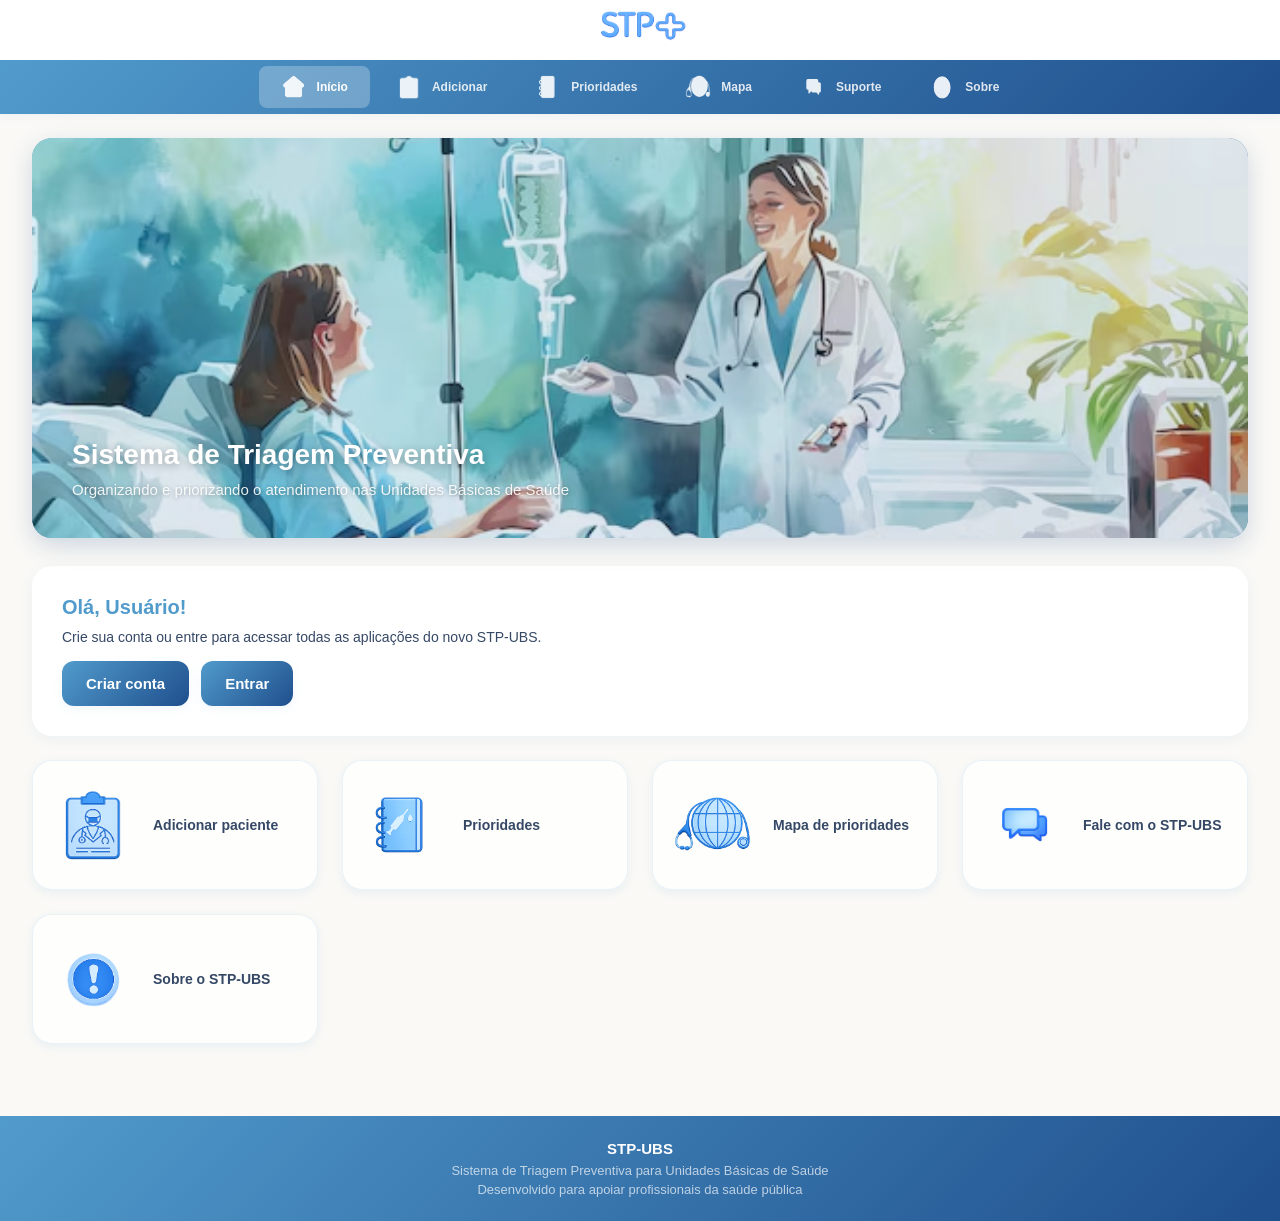
==== commit 2d9ed826: "CódigoFinal + comentação" ====
--- a/index.html
+++ b/index.html
@@ -1,4 +1,5 @@
 <!DOCTYPE html>
+<!-- Página inicial do STP-UBS com navegação e acesso ao sistema -->
 <html lang="pt-BR">
 <head>
   <meta charset="UTF-8">
@@ -8,15 +9,15 @@
 <body>
   <header>
     <div class="header-top">
-      <img src="ICONES/LOGO.png" class="logo-img" alt="STP-UBS">
+      <img src="icones/LOGO.png" class="logo-img" alt="STP-UBS">
     </div>
     <nav>
-      <a href="index.html" class="active"><img src="ICONES/INICIO.png" class="icon" alt=""><span>Início</span></a>
-      <a href="adicionarpaciente.html"><img src="ICONES/ADICIONAP.png" class="icon" alt=""><span>Adicionar</span></a>
-      <a href="prioridades.html"><img src="ICONES/PREFERENCIA.png" class="icon" alt=""><span>Prioridades</span></a>
-      <a href="mapaPrioridade.html"><img src="ICONES/MAPA.png" class="icon" alt=""><span>Mapa</span></a>
-      <a href="fale.html"><img src="ICONES/SUPORTE.png" class="icon" alt=""><span>Suporte</span></a>
-      <a href="sobre.html"><img src="ICONES/SOBRE.png" class="icon" alt=""><span>Sobre</span></a>
+      <a href="index.html" class="active"><img src="icones/INICIO.png" class="icon" alt=""><span>Início</span></a>
+      <a href="adicionarpaciente.html"><img src="icones/ADICIONAP.png" class="icon" alt=""><span>Adicionar</span></a>
+      <a href="prioridades.html"><img src="icones/PREFERENCIA.png" class="icon" alt=""><span>Prioridades</span></a>
+      <a href="mapaPrioridade.html"><img src="icones/MAPA.png" class="icon" alt=""><span>Mapa</span></a>
+      <a href="fale.html"><img src="icones/SUPORTE.png" class="icon" alt=""><span>Suporte</span></a>
+      <a href="sobre.html"><img src="icones/SOBRE.png" class="icon" alt=""><span>Sobre</span></a>
     </nav>
   </header>
 
@@ -29,7 +30,7 @@
         Coloca a imagem na pasta do projeto e troca o src abaixo.
         Exemplo: <img src="fotos/banner.jpg" class="hero-img" alt="Banner">
       -->
-      <img src="ICONES/IMAGEMINICIO.avif" class="hero-img" alt="Banner STP-UBS">
+      <img src="icones/IMAGEMINICIO.avif" class="hero-img" alt="Banner STP-UBS">
       <div class="hero-texto">
         <h1>Sistema de Triagem Preventiva</h1>
         <p>Organizando e priorizando o atendimento nas Unidades Básicas de Saúde</p>
@@ -46,23 +47,23 @@
     <!-- CARDS DE NAVEGAÇÃO -->
     <section class="apps">
       <a class="card" href="adicionarpaciente.html">
-        <img src="ICONES/ADICIONAP.png" alt="Adicionar paciente" class="icon">
+        <img src="icones/ADICIONAP.png" alt="Adicionar paciente" class="icon">
         <span>Adicionar paciente</span>
       </a>
       <a class="card" href="prioridades.html">
-        <img src="ICONES/PREFERENCIA.png" alt="Prioridades" class="icon">
+        <img src="icones/PREFERENCIA.png" alt="Prioridades" class="icon">
         <span>Prioridades</span>
       </a>
       <a class="card" href="mapaPrioridade.html">
-        <img src="ICONES/MAPA.png" alt="Mapa de prioridades" class="icon">
+        <img src="icones/MAPA.png" alt="Mapa de prioridades" class="icon">
         <span>Mapa de prioridades</span>
       </a>
       <a href="fale.html" class="card">
-        <img src="ICONES/SUPORTE.png" alt="Fale com o STP-UBS" class="icon">
+        <img src="icones/SUPORTE.png" alt="Fale com o STP-UBS" class="icon">
         <span>Fale com o STP-UBS</span>
       </a>
       <a href="sobre.html" class="card">
-        <img src="ICONES/SOBRE.png" alt="Sobre o STP-UBS" class="icon">
+        <img src="icones/SOBRE.png" alt="Sobre o STP-UBS" class="icon">
         <span>Sobre o STP-UBS</span>
       </a>
     </section>
@@ -77,9 +78,11 @@
 
   <script src="auth.js"></script>
   <script>
+    // Aguarda a página carregar e mostra o painel de login/boas-vindas
     window.addEventListener("DOMContentLoaded", () => {
       renderHomeWelcome("homeLoginArea");
     });
   </script>
 </body>
 </html>
+
--- a/style.css
+++ b/style.css
@@ -1,3 +1,4 @@
+/* Estilos globais do STP-UBS: cores, layout e responsividade */
 /* VARIÁVEIS GLOBAIS */
 :root {
   --azul:        #519bcc;
